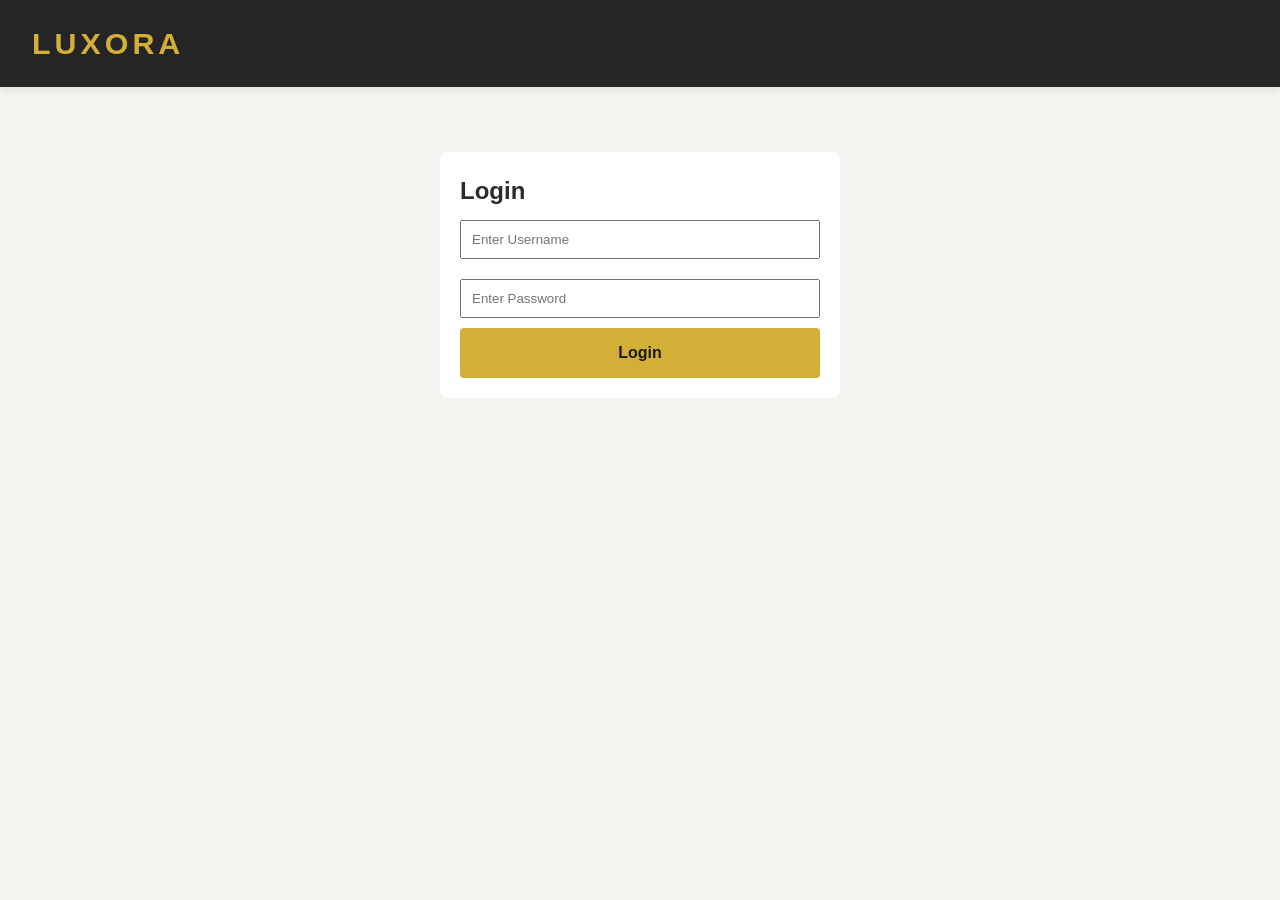
==== templates/login.html @ e133c8b2 "refactor: restructure app into blueprints and formalize db config" ====
<!DOCTYPE html>
<html lang="en">
<head>
    <meta charset="UTF-8">
    <meta name="viewport" content="width=device-width, initial-scale=1.0">
    <title>Login - LUXORA</title>
    <link rel="stylesheet" href="/static/styles.css">
</head>
<body>

<header>
    <div class="header-container">
        <div class="logo" onclick="window.location.href='index.html'">LUXORA</div>
    </div>
</header>

<div style="max-width:400px;margin:80px auto;padding:20px;background:white;border-radius:8px;">
    <h2>Login</h2>

    <input type="text" id="username" placeholder="Enter Username" style="width:100%;padding:10px;margin:10px 0;">
    <input type="password" id="password" placeholder="Enter Password" style="width:100%;padding:10px;margin:10px 0;">

    <button onclick="login()" class="cta-button" style="width:100%;">Login</button>

    <p id="error" style="color:red;"></p>
</div>

<script>
function login() {
    const username = document.getElementById("username").value;
    const password = document.getElementById("password").value;

    if(username === "" || password === "") {
        document.getElementById("error").textContent = "Fill all fields!";
        return;
    }

    // Fake auth (store user)
    localStorage.setItem("luxora-user", JSON.stringify({ username }));

    alert("Login successful!");
    window.location.href = "index.html";
}
</script>

</body>
</html>
---- static/styles.css ----
* {
    margin: 0;
    padding: 0;
    box-sizing: border-box;
}

:root {
    --primary-dark: #1a1a1a;
    --primary-gold: #d4af37;
    --secondary-cream: #f5f3f0;
    --text-dark: #2c2c2c;
    --text-light: #666666;
    --border-light: #e8e8e8;
    --white: #ffffff;
    --accent-rose: #b8860b;
}

html {
    scroll-behavior: smooth;
}

body {
    font-family: 'Segoe UI', Tahoma, Geneva, Verdana, sans-serif;
    background-color: var(--secondary-cream);
    color: var(--text-dark);
    line-height: 1.6;
    overflow-x: hidden;

    /* Prevent content from hiding behind fixed navbar */
    padding-top: 72px;
}

/* ===== HEADER & NAVIGATION ===== */
header {
    background-color: rgba(26, 26, 26, 0.95);
    color: var(--white);
    padding: 1.2rem 2rem;

    position: fixed;
    top: 0;
    left: 0;
    right: 0;

    z-index: 100;

    box-shadow: 0 2px 8px rgba(0, 0, 0, 0.1);

    transition:
        box-shadow 0.3s ease,
        backdrop-filter 0.3s ease,
        background-color 0.3s ease;

    backdrop-filter: blur(8px);
}
header.scrolled {
    box-shadow: 0 8px 24px rgba(0, 0, 0, 0.25);
    backdrop-filter: blur(12px);
}
.header-container {
    max-width: 1400px;
    margin: 0 auto;
    display: flex;
    justify-content: space-between;
    align-items: center;
}

.logo {
    font-size: 1.9rem;
    font-weight: 700;
    letter-spacing: 4px;
    color: var(--primary-gold);
    transition: all .4s ease;
}

.logo:hover{
    transform: scale(1.08);
    text-shadow:
        0 0 8px rgba(212,175,55,.5),
        0 0 18px rgba(212,175,55,.3);
}

nav ul {
    display: flex;
    list-style: none;
    gap: 2rem;
    align-items: center;
}

nav a {
    color: var(--white);
    text-decoration: none;
    font-size: 0.95rem;
    font-weight: 600;
    letter-spacing: 0.5px;
    padding: 0.8rem 0;
    position: relative;
    display: inline-block;
    transition: color 0.35s ease,
                transform 0.35s ease;
}

nav a::after {
    content: "";
    position: absolute;
    left: 50%;
    bottom: -6px;

    width: 0;
    height: 2px;

    background: linear-gradient(
        90deg,
        transparent,
        var(--primary-gold),
        transparent
    );

    transform: translateX(-50%);
    transition: width .4s ease;
}
nav a:hover {
    color: var(--primary-gold);
    transform: translateY(-3px);
}
nav a:hover::after {
    width: 100%;
}

nav a.active {
    color: var(--primary-gold);
}

nav a.active::after {
    width: 100%;
}

.cart-link{
    display:flex;
    align-items:center;
    gap:.6rem;

    padding:.7rem 1.3rem;

    background:linear-gradient(
        135deg,
        #d4af37,
        #f2d675
    );

    color:#111;

    border-radius:50px;

    font-weight:600;

    transition:.35s ease;

    box-shadow:0 4px 12px rgba(212,175,55,.25);
}

.cart-link:hover{
    transform:translateY(-3px) scale(1.04);

    box-shadow:
        0 10px 24px rgba(212,175,55,.45);
}

.cart-count {
    background-color: var(--primary-dark);
    color: var(--primary-gold);
    border-radius: 50%;
    width: 20px;
    height: 20px;
    display: flex;
    align-items: center;
    justify-content: center;
    font-size: 0.75rem;
    font-weight: bold;
}

/* ===== HOME PAGE ===== */
.hero {
    background: linear-gradient(135deg, var(--primary-dark) 0%, #2a2a2a 100%);
    color: var(--white);
    padding: 6rem 2rem;
    text-align: center;
    position: relative;
    overflow: hidden;
}

.hero::before {
    content: '';
    position: absolute;
    top: -50%;
    right: -10%;
    width: 500px;
    height: 500px;
    border-radius: 50%;
    background: radial-gradient(circle, rgba(212, 175, 55, 0.1) 0%, transparent 70%);
    animation: float 6s ease-in-out infinite;
}

@keyframes float {
    0%, 100% { transform: translateY(0px); }
    50% { transform: translateY(30px); }
}

.hero-content {
    position: relative;
    z-index: 2;
    max-width: 800px;
    margin: 0 auto;
}

.hero h1 {
    font-size: 3.5rem;
    margin-bottom: 1rem;
    font-weight: 700;
    letter-spacing: 2px;
    animation: slideDown 0.8s ease;
}

@keyframes slideDown {
    from {
        opacity: 0;
        transform: translateY(-30px);
    }
    to {
        opacity: 1;
        transform: translateY(0);
    }
}

.hero p {
    font-size: 1.2rem;
    margin-bottom: 2rem;
    color: #cccccc;
    animation: slideUp 0.8s ease 0.2s both;
}

@keyframes slideUp {
    from {
        opacity: 0;
        transform: translateY(30px);
    }
    to {
        opacity: 1;
        transform: translateY(0);
    }
}

.cta-button {
    display: inline-block;
    padding: 1rem 2.5rem;
    background-color: var(--primary-gold);
    color: var(--primary-dark);
    text-decoration: none;
    border: none;
    border-radius: 4px;
    font-weight: 600;
    font-size: 1rem;
    cursor: pointer;
    transition: all 0.3s ease;
    animation: slideUp 0.8s ease 0.4s both;
}

.cta-button:hover {
    background-color: var(--accent-rose);
    transform: translateY(-3px);
    box-shadow: 0 10px 25px rgba(212, 175, 55, 0.3);
}

.categories-preview {
    max-width: 1400px;
    margin: 4rem auto;
    padding: 0 2rem;
}

.section-title {
    font-size: 2.5rem;
    text-align: center;
    margin-bottom: 3rem;
    color: var(--primary-dark);
    font-weight: 700;
    letter-spacing: 1px;
}

.categories-grid {
    display: grid;
    grid-template-columns: repeat(auto-fit, minmax(280px, 1fr));
    gap: 2rem;
}

.category-card {
    background-color: var(--white);
    border-radius: 8px;
    overflow: hidden;
    box-shadow: 0 4px 15px rgba(0, 0, 0, 0.08);
    transition: all 0.3s ease;
    cursor: pointer;
    text-decoration: none;
    display: block;
}

.category-card:hover {
    transform: translateY(-8px);
    box-shadow: 0 12px 25px rgba(212, 175, 55, 0.2);
}

.category-image {
    width: 100%;
    height: 200px;
    background: linear-gradient(135deg, var(--secondary-cream) 0%, #ede9e3 100%);
    display: flex;
    align-items: center;
    justify-content: center;
    font-size: 4rem;
    font-weight: 300;
}

.category-info {
    padding: 1.5rem;
    text-align: center;
}

.category-info h3 {
    font-size: 1.3rem;
    margin-bottom: 0.5rem;
    color: var(--primary-dark);
}

.category-info p {
    color: var(--text-light);
    font-size: 0.9rem;
}

/* ===== PRODUCT LISTING PAGE ===== */
.products-section {
    max-width: 1400px;
    margin: 3rem auto;
    padding: 0 2rem;
}

.products-header {
    display: flex;
    justify-content: space-between;
    align-items: flex-start;
    margin-bottom: 2.5rem;
    gap: 2rem;
}

.products-header h2 {
    font-size: 2.2rem;
    color: var(--primary-dark);
    margin-bottom: 1.5rem;
}

.category-filter {
    display: flex;
    gap: 0.8rem;
    flex-wrap: wrap;
}

.filter-btn {
    padding: 0.6rem 1.2rem;
    border: 2px solid var(--border-light);
    background-color: var(--white);
    color: var(--text-dark);
    border-radius: 4px;
    cursor: pointer;
    font-weight: 500;
    transition: all 0.3s ease;
}

.filter-btn:hover {
    border-color: var(--primary-gold);
    color: var(--primary-gold);
}

.filter-btn.active {
    background-color: var(--primary-gold);
    color: var(--primary-dark);
    border-color: var(--primary-gold);
}

.back-button {
    padding: 0.7rem 1.5rem;
    background-color: var(--primary-dark);
    color: var(--white);
    border: none;
    border-radius: 4px;
    cursor: pointer;
    font-weight: 500;
    transition: all 0.3s ease;
    text-decoration: none;
    display: inline-block;
}

.back-button:hover {
    background-color: var(--primary-gold);
    color: var(--primary-dark);
}

.products-grid {
    display: grid;
    grid-template-columns: repeat(auto-fill, minmax(260px, 1fr));
    gap: 2rem;
}

.product-card {
    background-color: var(--white);
    border-radius: 8px;
    overflow: hidden;
    box-shadow: 0 2px 8px rgba(0, 0, 0, 0.08);
    transition: all 0.3s ease;
    display: flex;
    flex-direction: column;
}

.product-card:hover {
    transform: translateY(-6px);
    box-shadow: 0 10px 20px rgba(212, 175, 55, 0.15);
}

.product-image {
    width: 100%;
    height: 220px;
    background: linear-gradient(135deg, var(--secondary-cream) 0%, #ede9e3 100%);
    display: flex;
    align-items: center;
    justify-content: center;
    font-size: 3rem;
    font-weight: 300;
    color: #999;
}

.product-info {
    padding: 1.5rem;
    flex-grow: 1;
    display: flex;
    flex-direction: column;
}

.product-name {
    font-size: 1.1rem;
    font-weight: 600;
    color: var(--primary-dark);
    margin-bottom: 0.5rem;
}

.product-description {
    font-size: 0.85rem;
    color: var(--text-light);
    margin-bottom: 1rem;
    flex-grow: 1;
}

.product-footer {
    display: flex;
    justify-content: space-between;
    align-items: center;
}

.product-price {
    font-size: 1.3rem;
    font-weight: 700;
    color: var(--primary-gold);
}

.add-to-cart-btn {
    padding: 0.6rem 1.2rem;
    background-color: var(--primary-gold);
    color: var(--primary-dark);
    border: none;
    border-radius: 4px;
    cursor: pointer;
    font-weight: 600;
    font-size: 0.9rem;
    transition: all 0.3s ease;
}

.add-to-cart-btn:hover {
    background-color: var(--accent-rose);
    transform: translateY(-2px);
    box-shadow: 0 6px 12px rgba(212, 175, 55, 0.3);
}

.add-to-cart-btn.added {
    background-color: #4caf50;
}

/* ===== CART PAGE ===== */
.cart-container {
    max-width: 1200px;
    margin: 3rem auto;
    padding: 0 2rem;
}

.cart-empty {
    text-align: center;
    padding: 4rem 2rem;
    color: var(--text-light);
}

.cart-empty h2 {
    font-size: 1.8rem;
    margin-bottom: 1rem;
    color: var(--primary-dark);
}

.cart-empty p {
    margin-bottom: 2rem;
}

.cart-content {
    display: grid;
    grid-template-columns: 1fr 350px;
    gap: 2rem;
}

.cart-items-section {
    background-color: var(--white);
    border-radius: 8px;
    padding: 2rem;
    box-shadow: 0 2px 8px rgba(0, 0, 0, 0.08);
}

.cart-items-section h2 {
    font-size: 1.8rem;
    margin-bottom: 2rem;
    color: var(--primary-dark);
    border-bottom: 2px solid var(--border-light);
    padding-bottom: 1rem;
}

.cart-item {
    display: grid;
    grid-template-columns: 80px 1fr auto;
    gap: 1.5rem;
    padding: 1.5rem 0;
    border-bottom: 1px solid var(--border-light);
    align-items: start;
}

.cart-item:last-child {
    border-bottom: none;
}

.cart-item-image {
    width: 80px;
    height: 80px;
    background: linear-gradient(135deg, var(--secondary-cream) 0%, #ede9e3 100%);
    border-radius: 4px;
    display: flex;
    align-items: center;
    justify-content: center;
    font-size: 2rem;
}

.cart-item-details {
    display: flex;
    flex-direction: column;
    justify-content: center;
}

.cart-item-name {
    font-size: 1.1rem;
    font-weight: 600;
    color: var(--primary-dark);
    margin-bottom: 0.3rem;
}

.cart-item-price {
    color: var(--primary-gold);
    font-weight: 600;
    font-size: 1rem;
}

.cart-item-controls {
    display: flex;
    align-items: center;
    gap: 0.5rem;
}

.qty-button {
    width: 28px;
    height: 28px;
    border: 1px solid var(--border-light);
    background-color: var(--white);
    border-radius: 4px;
    cursor: pointer;
    font-weight: 600;
    transition: all 0.2s ease;
}

.qty-button:hover {
    background-color: var(--secondary-cream);
}

.qty-input {
    width: 45px;
    text-align: center;
    border: 1px solid var(--border-light);
    border-radius: 4px;
    padding: 0.3rem;
    font-weight: 600;
}

.remove-btn {
    padding: 0.5rem 1rem;
    background-color: #e74c3c;
    color: var(--white);
    border: none;
    border-radius: 4px;
    cursor: pointer;
    font-size: 0.85rem;
    transition: all 0.3s ease;
}

.remove-btn:hover {
    background-color: #c0392b;
    transform: translateY(-2px);
}

.cart-summary {
    background-color: var(--white);
    border-radius: 8px;
    padding: 2rem;
    box-shadow: 0 2px 8px rgba(0, 0, 0, 0.08);
    height: fit-content;
    position: sticky;
    top: 100px;
}

.cart-summary h3 {
    font-size: 1.4rem;
    margin-bottom: 1.5rem;
    color: var(--primary-dark);
    border-bottom: 2px solid var(--border-light);
    padding-bottom: 1rem;
}

.summary-row {
    display: flex;
    justify-content: space-between;
    margin-bottom: 1rem;
    font-size: 0.95rem;
}

.summary-row.total {
    border-top: 2px solid var(--border-light);
    padding-top: 1rem;
    font-size: 1.3rem;
    font-weight: 700;
    color: var(--primary-dark);
}

.summary-row.total span:last-child {
    color: var(--primary-gold);
}

.checkout-btn {
    width: 100%;
    padding: 1rem;
    background-color: var(--primary-gold);
    color: var(--primary-dark);
    border: none;
    border-radius: 4px;
    font-weight: 700;
    font-size: 1rem;
    cursor: pointer;
    margin-top: 1.5rem;
    transition: all 0.3s ease;
}

.checkout-btn:hover {
    background-color: var(--accent-rose);
    transform: translateY(-2px);
    box-shadow: 0 8px 16px rgba(212, 175, 55, 0.3);
}

.continue-shopping-btn {
    width: 100%;
    padding: 0.8rem;
    background-color: var(--primary-dark);
    color: var(--white);
    border: none;
    border-radius: 4px;
    font-weight: 600;
    font-size: 0.95rem;
    cursor: pointer;
    margin-top: 1rem;
    transition: all 0.3s ease;
    text-decoration: none;
    display: block;
    text-align: center;
}

.continue-shopping-btn:hover {
    background-color: #333;
}

/* ===== FOOTER ===== */
footer {
    background-color: var(--primary-dark);
    color: var(--white);
    text-align: center;
    padding: 2rem;
    margin-top: 4rem;
}

/* ===== NOTIFICATION ===== */
.notification {
    position: fixed;
    top: 80px;
    right: 20px;
    background-color: var(--primary-gold);
    color: var(--primary-dark);
    padding: 1rem 1.5rem;
    border-radius: 4px;
    box-shadow: 0 4px 12px rgba(0, 0, 0, 0.2);
    z-index: 1000;
    animation: slideInRight 0.4s ease, slideOutRight 0.4s ease 2.6s forwards;
    font-weight: 600;
}

@keyframes slideInRight {
    from {
        opacity: 0;
        transform: translateX(100px);
    }
    to {
        opacity: 1;
        transform: translateX(0);
    }
}

@keyframes slideOutRight {
    from {
        opacity: 1;
        transform: translateX(0);
    }
    to {
        opacity: 0;
        transform: translateX(100px);
    }
}

/* ===== RESPONSIVE ===== */
@media (max-width: 768px) {
    .hero h1 {
        font-size: 2.2rem;
    }

    .hero p {
        font-size: 1rem;
    }

    .products-grid {
        grid-template-columns: repeat(auto-fill, minmax(200px, 1fr));
        gap: 1.5rem;
    }

    .cart-content {
        grid-template-columns: 1fr;
    }

    .cart-summary {
        position: static;
    }

    .cart-item {
        grid-template-columns: 60px 1fr;
    }

    .cart-item-controls {
        grid-column: 1 / -1;
        justify-content: flex-end;
        margin-top: 1rem;
    }

    nav ul {
        gap: 1rem;
    }

    .categories-grid {
        grid-template-columns: 1fr;
    }

    .products-header {
        flex-direction: column;
    }

    .category-filter {
        flex-direction: column;
    }

    .filter-btn {
        width: 100%;
    }
}
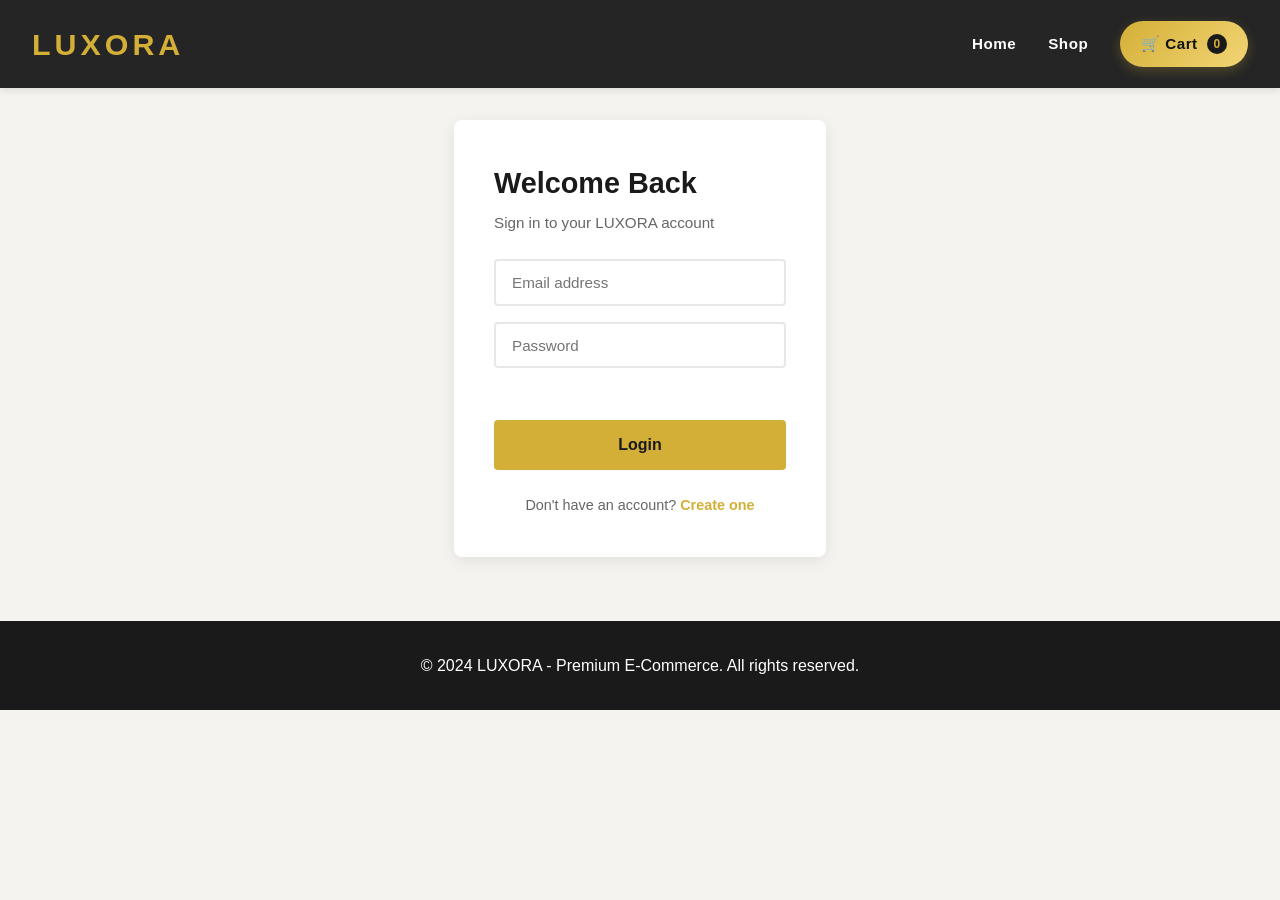
==== commit 10de756e: "feat: add server-side authentication" ====
--- a/templates/login.html
+++ b/templates/login.html
@@ -11,35 +11,134 @@
 <header>
     <div class="header-container">
         <div class="logo" onclick="window.location.href='index.html'">LUXORA</div>
+        <nav>
+            <ul>
+                <li><a href="index.html" class="nav-link">Home</a></li>
+                <li><a href="products.html" class="nav-link">Shop</a></li>
+                <li><a href="cart.html" class="nav-link cart-link">
+                    🛒 Cart <span class="cart-count" id="cart-count">0</span>
+                </a></li>
+            </ul>
+        </nav>
     </div>
 </header>
 
-<div style="max-width:400px;margin:80px auto;padding:20px;background:white;border-radius:8px;">
-    <h2>Login</h2>
+<div class="auth-container">
+    <!-- LOGIN FORM -->
+    <div id="login-form" class="auth-card">
+        <h2>Welcome Back</h2>
+        <p class="auth-subtitle">Sign in to your LUXORA account</p>
 
-    <input type="text" id="username" placeholder="Enter Username" style="width:100%;padding:10px;margin:10px 0;">
-    <input type="password" id="password" placeholder="Enter Password" style="width:100%;padding:10px;margin:10px 0;">
+        <input type="email" id="login-email" class="auth-input" placeholder="Email address">
+        <input type="password" id="login-password" class="auth-input" placeholder="Password">
 
-    <button onclick="login()" class="cta-button" style="width:100%;">Login</button>
+        <p id="login-error" class="auth-error"></p>
 
-    <p id="error" style="color:red;"></p>
+        <button onclick="handleLogin()" class="cta-button auth-button">Login</button>
+
+        <p class="auth-toggle">Don't have an account? <a href="#" onclick="showRegister(); return false;">Create one</a></p>
+    </div>
+
+    <!-- REGISTER FORM -->
+    <div id="register-form" class="auth-card" style="display:none;">
+        <h2>Create Account</h2>
+        <p class="auth-subtitle">Join LUXORA today</p>
+
+        <input type="text" id="register-name" class="auth-input" placeholder="Full name">
+        <input type="email" id="register-email" class="auth-input" placeholder="Email address">
+        <input type="password" id="register-password" class="auth-input" placeholder="Password (min 8 characters)">
+
+        <p id="register-error" class="auth-error"></p>
+
+        <button onclick="handleRegister()" class="cta-button auth-button">Create Account</button>
+
+        <p class="auth-toggle">Already have an account? <a href="#" onclick="showLogin(); return false;">Sign in</a></p>
+    </div>
 </div>
 
+<footer>
+    <p>&copy; 2024 LUXORA - Premium E-Commerce. All rights reserved.</p>
+</footer>
+
+<script src="/static/script.js"></script>
 <script>
-function login() {
-    const username = document.getElementById("username").value;
-    const password = document.getElementById("password").value;
+function showRegister() {
+    document.getElementById('login-form').style.display = 'none';
+    document.getElementById('register-form').style.display = 'block';
+    document.getElementById('login-error').textContent = '';
+    document.getElementById('register-error').textContent = '';
+}
 
-    if(username === "" || password === "") {
-        document.getElementById("error").textContent = "Fill all fields!";
+function showLogin() {
+    document.getElementById('register-form').style.display = 'none';
+    document.getElementById('login-form').style.display = 'block';
+    document.getElementById('login-error').textContent = '';
+    document.getElementById('register-error').textContent = '';
+}
+
+async function handleLogin() {
+    const email = document.getElementById('login-email').value;
+    const password = document.getElementById('login-password').value;
+    const errorEl = document.getElementById('login-error');
+
+    errorEl.textContent = '';
+
+    if (!email || !password) {
+        errorEl.textContent = 'Please fill in all fields.';
         return;
     }
 
-    // Fake auth (store user)
-    localStorage.setItem("luxora-user", JSON.stringify({ username }));
+    try {
+        const response = await fetch('/api/auth/login', {
+            method: 'POST',
+            headers: { 'Content-Type': 'application/json' },
+            body: JSON.stringify({ email, password })
+        });
 
-    alert("Login successful!");
-    window.location.href = "index.html";
+        const data = await response.json();
+
+        if (response.ok) {
+            showNotification('Login successful!');
+            setTimeout(() => { window.location.href = 'index.html'; }, 500);
+        } else {
+            errorEl.textContent = data.error || 'Login failed.';
+        }
+    } catch (err) {
+        errorEl.textContent = 'Could not connect to server.';
+    }
+}
+
+async function handleRegister() {
+    const name = document.getElementById('register-name').value;
+    const email = document.getElementById('register-email').value;
+    const password = document.getElementById('register-password').value;
+    const errorEl = document.getElementById('register-error');
+
+    errorEl.textContent = '';
+
+    if (!name || !email || !password) {
+        errorEl.textContent = 'Please fill in all fields.';
+        return;
+    }
+
+    try {
+        const response = await fetch('/api/auth/register', {
+            method: 'POST',
+            headers: { 'Content-Type': 'application/json' },
+            body: JSON.stringify({ name, email, password })
+        });
+
+        const data = await response.json();
+
+        if (response.ok) {
+            showNotification('Account created successfully!');
+            setTimeout(() => { window.location.href = 'index.html'; }, 500);
+        } else {
+            errorEl.textContent = data.error || 'Registration failed.';
+        }
+    } catch (err) {
+        errorEl.textContent = 'Could not connect to server.';
+    }
 }
 </script>
 
--- a/static/styles.css
+++ b/static/styles.css
@@ -799,3 +799,74 @@
         width: 100%;
     }
 }
+
+/* ===== AUTH PAGES (Phase 2) ===== */
+.auth-container {
+    max-width: 420px;
+    margin: 3rem auto;
+    padding: 0 1.5rem;
+}
+
+.auth-card {
+    background-color: var(--white);
+    border-radius: 8px;
+    padding: 2.5rem;
+    box-shadow: 0 4px 15px rgba(0, 0, 0, 0.08);
+}
+
+.auth-card h2 {
+    font-size: 1.8rem;
+    color: var(--primary-dark);
+    margin-bottom: 0.3rem;
+}
+
+.auth-subtitle {
+    color: var(--text-light);
+    margin-bottom: 1.5rem;
+    font-size: 0.95rem;
+}
+
+.auth-input {
+    width: 100%;
+    padding: 0.8rem 1rem;
+    border: 2px solid var(--border-light);
+    border-radius: 4px;
+    font-size: 0.95rem;
+    margin-bottom: 1rem;
+    transition: border-color 0.3s ease;
+    box-sizing: border-box;
+}
+
+.auth-input:focus {
+    outline: none;
+    border-color: var(--primary-gold);
+}
+
+.auth-button {
+    width: 100%;
+    margin-top: 0.5rem;
+}
+
+.auth-error {
+    color: #e74c3c;
+    font-size: 0.9rem;
+    min-height: 1.2rem;
+    margin-bottom: 0.5rem;
+}
+
+.auth-toggle {
+    text-align: center;
+    margin-top: 1.5rem;
+    color: var(--text-light);
+    font-size: 0.9rem;
+}
+
+.auth-toggle a {
+    color: var(--primary-gold);
+    text-decoration: none;
+    font-weight: 600;
+}
+
+.auth-toggle a:hover {
+    text-decoration: underline;
+}
